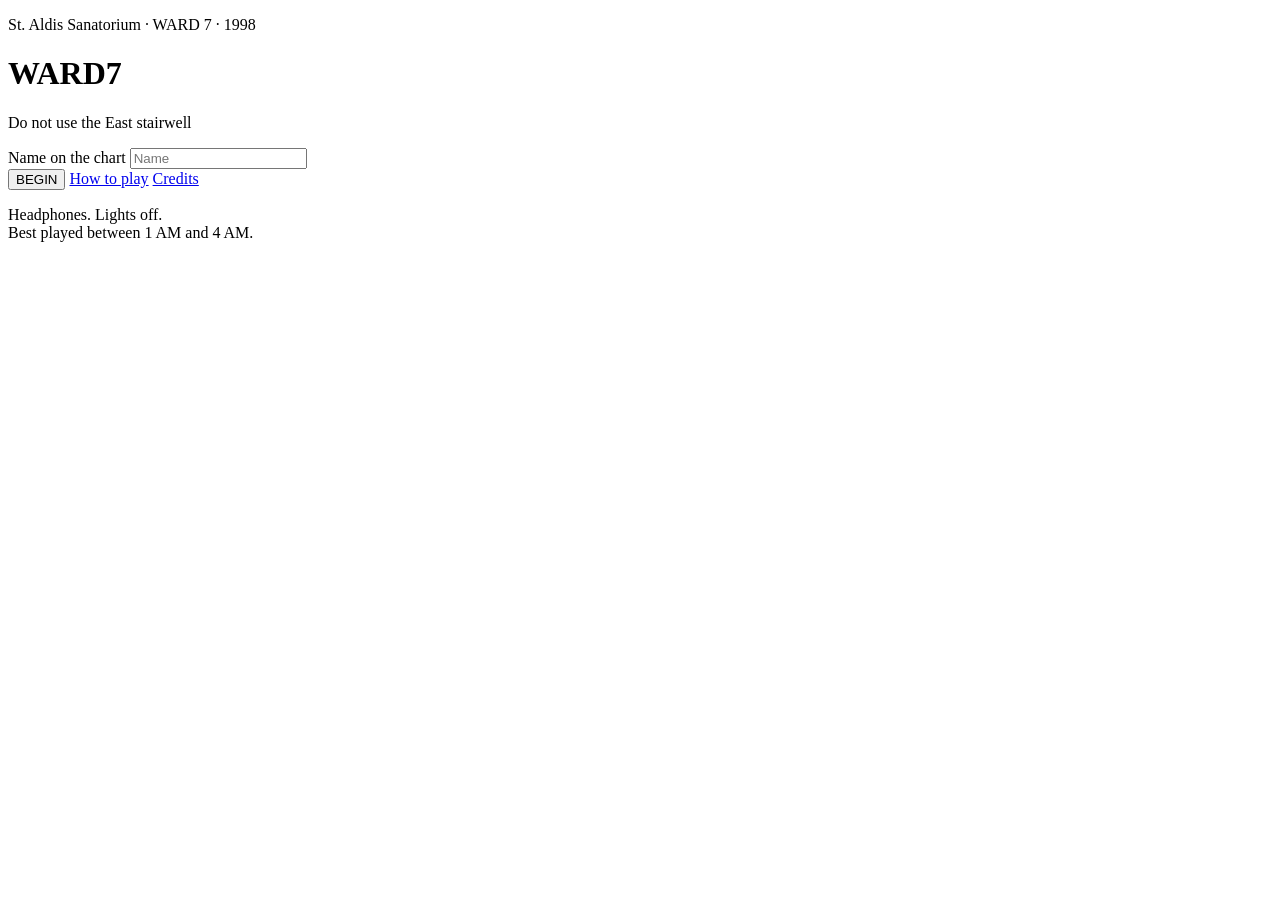
==== index.html @ d1fc972b "add credits.html and help.html files" ====
<!DOCTYPE html>
<html lang="en">
    <head>
        <meta charset="UTF-8">
        <meta name="viewport" content="width=device-width, initial-scale=1, viewport-fit=cover">
        <meta name=""theme-color" content="#0b1210">
        <meta name="description" content="WARD 7 - a first-person horror game set in an abandoned sanatorium.">
        <title>WARD 7</title>
    </head>
    <body class="page page-title" data-page="title">
        <div class="title-bg" aria-hidden="true"></div>
        <div class="scanlines" aria-hidden="true"></div>
        <div class="vignette" aria-hidden="true"></div> 

        <main class="title-wrap">
            <p class="eyebrow">St. Aldis Sanatorium &middot; WARD 7 &middot; 1998</p>
            <h1 class="logo">
                <span class="logo-word">WARD</span><span class="logo-num">7</span>
            </h1>
            <p class="tagline">Do not use the East stairwell</p>
            <div class="name-row">
                <label class="name-label" for="player-name">Name on the chart</label>
                <input class="name-input" id="player-name" type="text" maxlength="14" autocomplete="off" autocapitalize="off" spellcheck="false" placeholder="Name">
            </div>
            <nav class="menu">
                <button class="btn btn-primary" id="btn-begin" type="button">BEGIN</button>
                <button class="btn" id="btn-continue" type="button" hidden>CONTINUE</button>
                <a class="btn btn-ghost" href="help.html">How to play</a>
                <a class="btn btn-ghost" href="credits.html">Credits</a>
            </nav>
            <p class="hint">
                Headphones. Lights off.<br>
                Best played between 1&nbsp;AM and 4&nbsp;AM.
            </p>
        </main>
    </body>
</html>
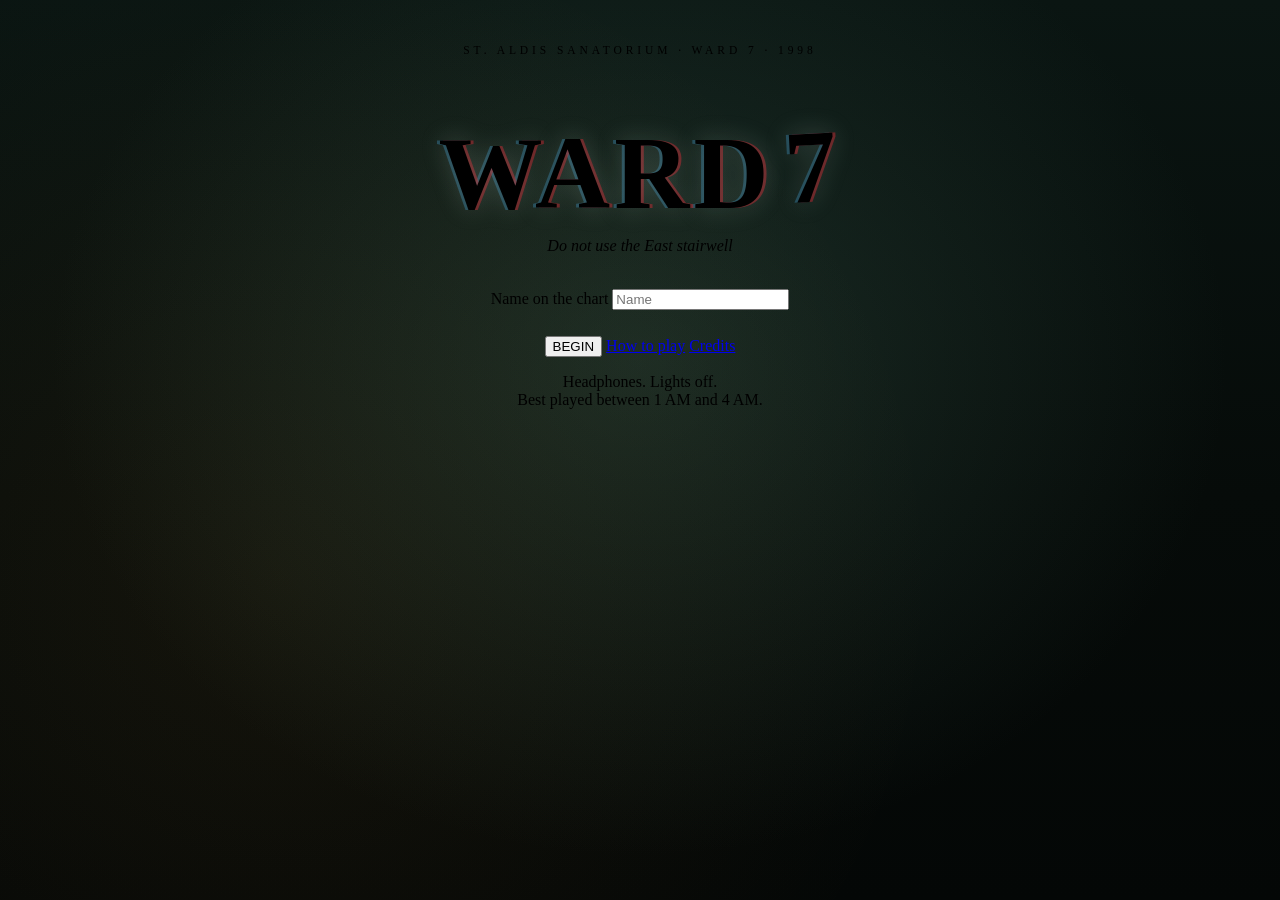
==== commit a0cd866f: "add style.css for page styling and link in index.html" ====
--- a/index.html
+++ b/index.html
@@ -6,6 +6,7 @@
         <meta name=""theme-color" content="#0b1210">
         <meta name="description" content="WARD 7 - a first-person horror game set in an abandoned sanatorium.">
         <title>WARD 7</title>
+        <link rel="stylesheet" href="css/style.css">
     </head>
     <body class="page page-title" data-page="title">
         <div class="title-bg" aria-hidden="true"></div>
--- a/css/style.css
+++ b/css/style.css
@@ -0,0 +1,80 @@
+.page-title{
+    display: flex;
+    align-items: center;
+    justify-content: center;
+    padding: 24px;
+    background: var(--vhs-black);
+}
+
+.title-bg{
+    inset: 0;
+    z-index: 0;
+    position: fixed;
+    background: radial-gradient(ellipse at 50% 40%, rgba(60, 96, 80, .35), transparent 65%), linear-gradient(180deg, #0a1512 0%, #060b09 55%, #040706 100%);
+}
+
+.title-bg::after{
+    content: '';
+    position: absolute;
+    inset: -20%;
+    background: radial-gradient(circle at 30% 60%, rgba(232, 163, 61, .07), transparent 45%);
+    animation: drift 19s ease-in-out infinite alternate;
+}
+
+@keyframes drift {
+  from { transform: translate3d(-3%, -2%, 0) scale(1); }
+  to   { transform: translate3d(4%,  3%, 0) scale(1.08); }
+}
+
+.title-wrap{
+   position: relative;
+   z-index: 2;
+   width: 100%;
+   max-width: 560px;
+   text-align: center;
+   animation: titleIn 1.6s ease-out both; 
+}
+
+@keyframes titleIn {
+  from { opacity: 0; transform: translateY(14px); filter: blur(4px); }
+  to   { opacity: 1; transform: none; filter: none; }
+}
+
+.eyebrow{
+    font-size: .72rem;
+    letter-spacing: .34em;
+    text-transform: uppercase;
+    color: var(--dim);
+    margin-bottom: 22px;
+}
+
+.logo{
+    font-family: var(--serif);
+    font-size: clamp(3.4rem, 17vw, 6.5rem);
+    line-height: 0.92;
+    letter-spacing: .04em;
+    color: var(--paper);
+    text-shadow:
+    0 0 26px rgba(201, 227, 214, .22),
+    3px 0 0 rgba(179, 32, 42, .55),
+   -3px 0 0 rgba(60, 150, 200, .35);
+    margin-bottom: 14px;
+}
+
+.logo-num{
+    display: inline-block;
+    margin-left: .12em;
+    color: var(--amber);
+    transform: rotate(-3deg) translateY(-.06em);
+}
+
+.tagline{
+    font-family: var(--serif);
+    font-style: italic;
+    color: var(--dim);
+    margin-bottom: 34px;
+}
+
+.name-row{
+    margin-bottom: 26px;
+}
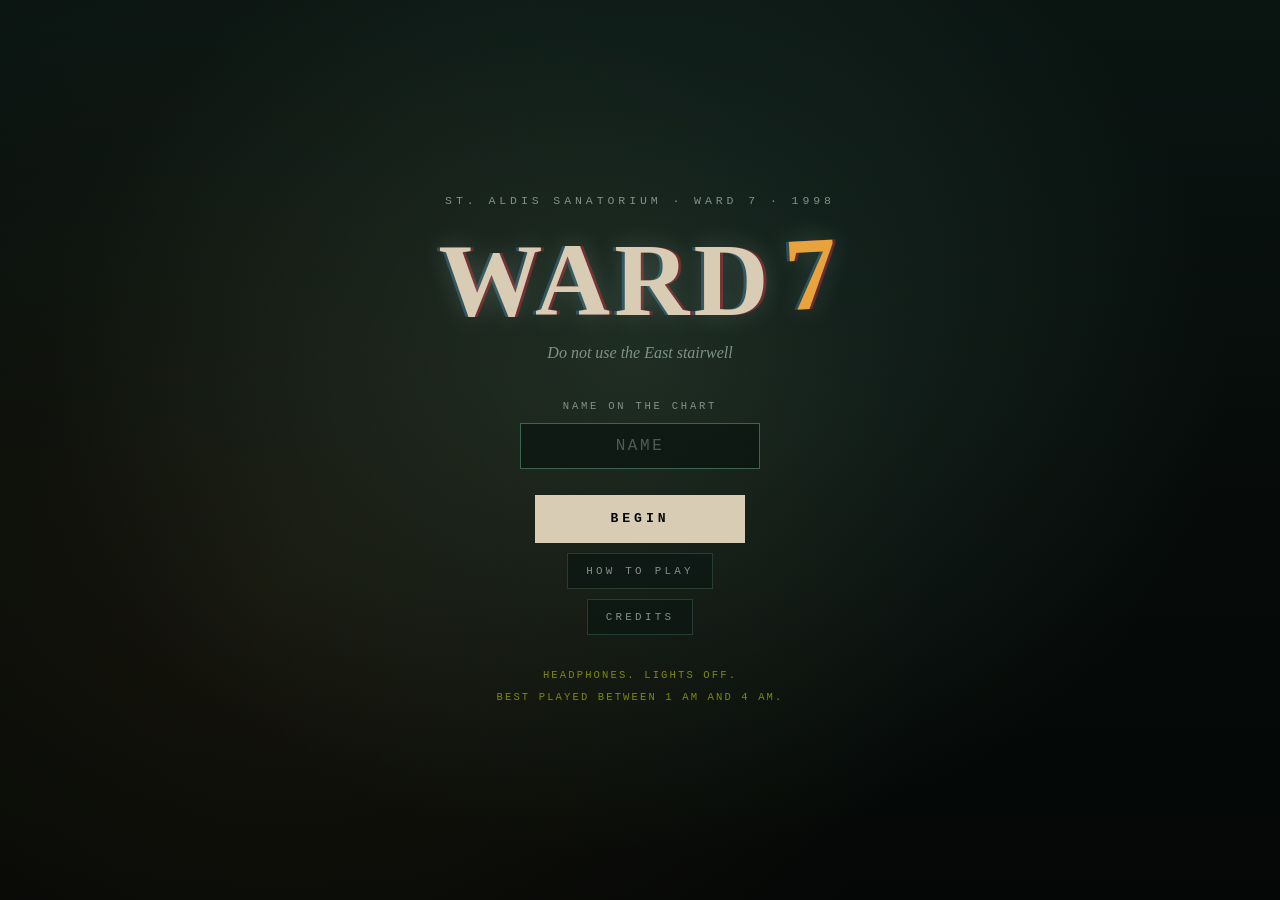
==== commit e5ad5821: "add reset.css for consistent styling and link in HTML files" ====
--- a/index.html
+++ b/index.html
@@ -7,6 +7,7 @@
         <meta name="description" content="WARD 7 - a first-person horror game set in an abandoned sanatorium.">
         <title>WARD 7</title>
         <link rel="stylesheet" href="css/style.css">
+        <link rel="stylesheet" href="css/reset.css">
     </head>
     <body class="page page-title" data-page="title">
         <div class="title-bg" aria-hidden="true"></div>
--- a/css/style.css
+++ b/css/style.css
@@ -77,4 +77,205 @@
 
 .name-row{
     margin-bottom: 26px;
+}
+
+.name-label{
+    display: block;
+    font-size: .66rem;
+    letter-spacing: .26em;
+    text-transform: uppercase;
+    color: var(--dim);
+    margin-bottom: 8px;
+}
+
+.name-input{
+    width: 100%;
+    max-width: 240px;
+    text-align: center;
+    padding: 10px 12px;
+    background: rgba(10, 20, 16, .7);
+    border: 1px solid var(--green-lite);
+    color: var(--paper);
+    letter-spacing: 0.16em;
+    text-transform: uppercase;
+}
+
+.name-input:focus{
+    outline: none;
+    border-color: var(--amber);
+    box-shadow: 0 0 14px rgba(232, 163, 61, .25);
+}
+
+.name-input::placeholder { 
+    color: rgba(127, 146, 137, .55); 
+}
+
+.menu{
+    display: flex;
+    flex-direction: column;
+    gap: 10px;
+    align-items: center;
+    margin-bottom: 30px;
+}
+
+.btn{
+    display: inline-block;
+    min-width: 210px;
+    padding: 13px 22px;
+    text-align: center;
+    text-decoration: none;
+    font-size: .82rem;
+    letter-spacing: .3em;
+    text-transform: uppercase;
+    color: var(--text);
+    background: rgba(14, 24, 20, .78);
+    border: 1px solid var(--green-lite);
+    transition: background .18s, color .18s, border-color .18s, transform .12s;
+}
+
+.btn:hover, .btn:focus-visible{
+    background: rgba(36, 58, 49, .85);
+    border-color: var(--fluor);
+    color: var(--fluor);
+    outline: none;
+}
+
+.btn:active{
+    transform: translateY(1px);
+}
+
+.btn-primary{
+    color: var(--vhs-black);
+    background: var(--paper);
+    border-color: var(--paper);
+    font-weight: bold;
+}
+
+.btn-primary:hover, .btn-primary:focus-visible {
+  background: var(--fluor);
+  border-color: var(--fluor);
+  color: var(--vhs-black);
+}
+
+.btn-ghost{
+    min-width: 0;
+    padding: 9px 18px;
+    font-size: .68rem;
+    color: var(--dim);
+    border-color: rgba(61, 99, 83, .5);
+}
+
+.hint{
+    font-size: .66rem;
+    letter-spacing: .2em;
+    text-transform: uppercase;
+    color: rgba(127.146, 137, .65);
+    line-height: 2;
+}
+
+.doc{
+    position: relative;
+    z-index: 2;
+    max-width: 640px;
+    margin: 0 auto;
+    padding: 40px 22px 70px;
+}
+
+.doc-title{
+    font-family: var(--serif);
+    font-size: 2.4rem;
+    letter-spacing: .16em;
+    color: var(--paper);
+    margin-bottom: 30px;
+    text-transform: uppercase;
+}
+
+.doc-block{
+    margin-bottom: 34px;
+}
+
+.doc-block h2{
+    font-size: .7rem;
+    letter-spacing: .3em;
+    text-transform: uppercase;
+    color: var(--amber);
+    margin-bottom: 12px;
+    padding-bottom: 8px;
+    border-bottom: 1px solid rgba(61, 99, 83, .45);
+}
+
+.doc-block p{
+    margin-bottom: 12px;
+    font-size: .92rem;
+    color: var(--text);
+}
+
+.doc-note{
+    font-family: var(--serif);
+    font-style: italic;
+    color: var(--amber);
+    padding-left: 14px;
+    border-left: 2px solid var(--alarm);
+}
+
+.doc-list{
+    margin-bottom: 12px;
+}
+
+.doc-list li{
+    position: relative;
+    padding-left: 18px;
+    margin-bottom: 9px;
+    font-size: .9rem;
+}
+
+.doc-list li::before{
+    content: "\2022";
+    position: absolute;
+    left: 2px;
+    color: var(--alarm);
+}
+
+.keytable td, .keytable th{
+  padding: 9px 4px;
+  border-bottom: 1px solid rgba(61, 99, 83, .3);
+  font-size: .86rem;
+  text-align: left;
+  vertical-align: top;
+}
+
+.keytable th{
+    width: 34%;
+    color: var(--amber);
+    font-weight: normal;
+    letter-spacing: .1em;
+    text-transform: uppercase;
+    font-size: .68rem;
+}
+
+kbd{
+    display: inline-block;
+    padding: 1px 7px;
+    border: 1px solid var(--green-lite);
+    background: rgba(0, 0, 0, .45);
+    font-size: .78rem;
+    color: var(--fluor);
+}
+
+.credits-list li{
+  font-size: .8rem;
+  color: var(--dim);
+  padding: 6px 0;
+  border-bottom: 1px solid rgba(61, 99, 83, .2);
+}
+
+.doc-back{ 
+    margin-top: 40px; 
+    text-align: center;
+}
+
+@media (max-width: 480px) {
+  .logo { font-size: 3.2rem; }
+  .btn { min-width: 190px; }
+  .doc-title { font-size: 1.8rem; }
 }
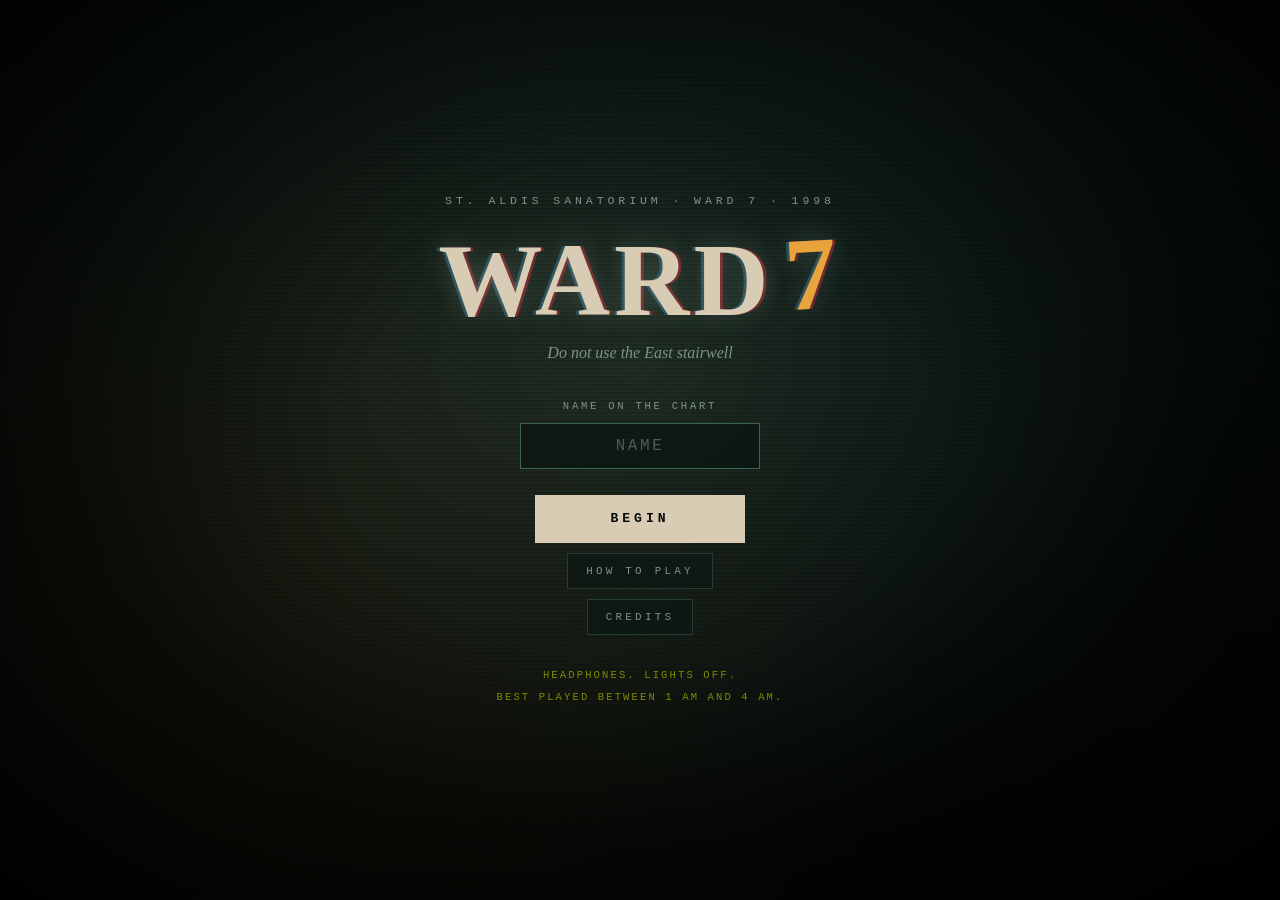
==== commit 030cd21c: "feat: add asset management for images, audio, and videos" ====
--- a/index.html
+++ b/index.html
@@ -8,6 +8,7 @@
         <title>WARD 7</title>
         <link rel="stylesheet" href="css/style.css">
         <link rel="stylesheet" href="css/reset.css">
+        <link rel="stylesheet" href="css/effects.css"
     </head>
     <body class="page page-title" data-page="title">
         <div class="title-bg" aria-hidden="true"></div>
@@ -35,5 +36,9 @@
                 Best played between 1&nbsp;AM and 4&nbsp;AM.
             </p>
         </main>
+
+        <script src="js/main.js"></script>
+        <script src="js/util.js"></script>
+        <script src="js/state.js"></script>
     </body>
 </html>
--- a/css/effects.css
+++ b/css/effects.css
@@ -0,0 +1,139 @@
+.overlay-stack{
+    position: absolute;
+    pointer-events: none;
+    inset: 0;
+    overflow: hidden;
+}
+
+.grain{
+    position: absolute;
+    inset: -60%;
+    opacity: .13;
+    width: 220%;
+    height: 220%;
+    mix-blend-mode: overlay;
+    background-image: url("data:image/svg+xml,%3Csvg xmlns='http://www.w3.org/2000/svg' width='220' height='220'%3E%3Cfilter id='n'%3E%3CfeTurbulence type='fractalNoise' baseFrequency='0.9' numOctaves='3' stitchTiles='stitch'/%3E%3C/filter%3E%3Crect width='220' height='220' filter='url(%23n)'/%3E%3C/svg%3E");
+    animation: grainShift .5s steps(5) infinite;
+}
+
+@keyframes grainShift{
+    0%   { transform: translate(0, 0); }
+    20%  { transform: translate(-3%, 2%); }
+    40%  { transform: translate(2%, -3%); }
+    60%  { transform: translate(-2%, -2%); }
+    80%  { transform: translate(3%, 1%); }
+    100% { transform: translate(0, 0); }
+}
+
+.scanlines{
+    position: absolute;
+    inset: 0;
+    opacity: .55;
+    mix-blend-mode: multiply;
+    background: repeating-linear-gradient(180deg,
+    rgba(0, 0, 0, .30) 0px,
+    rgba(0, 0, 0, .30) 1px,
+    rgba(0, 0, 0, 0)  2px,
+    rgba(0, 0, 0, 0)  4px);
+}
+
+.tracking{
+    position: absolute;
+    left: 0;
+    right: 0;
+    height: 26%;
+    background: linear-gradient(180deg,
+    transparent,
+    rgba(201, 227, 214, .045) 45%,
+    rgba(201, 227, 214, .07) 50%,
+    rgba(201, 227, 214, .045) 55%,
+    transparent);
+    animation: track 7.5s linear infinite;
+    opacity: 0;
+}
+
+.tracking.is-on{
+    opacity: 1;
+}
+
+@keyframes track{
+    from {top: -30%;}
+    to {top: 100%;}
+}
+
+.vignette{
+    position: absolute;
+    inset: 0;
+    background: radial-gradient(ellipse at 50% 50%,
+    transparent 34%,
+    rgba(0, 0, 0, .45) 72%,
+    rgba(0, 0, 0, .88) 100%);
+}
+
+.flash{
+    position: absolute;
+    inset: 0;
+    opacity: 0;
+    background: #fff;
+}
+
+.flash.is-on{
+    animation: flashHit .5s steps(3);
+}
+
+@keyframes flashHit{
+    0%   { opacity: .92; }
+    35%  { opacity: .25; }
+    55%  { opacity: .7; }
+    100% { opacity: 0; }
+}
+
+.stage.is-glitch .scene{
+    animation: glitch .22s steps(2);
+}
+
+@keyframes glitch{
+    0%   { transform: translateX(0); filter: hue-rotate(0deg); }
+    33%  { transform: translateX(-9px); filter: hue-rotate(-18deg) saturate(2); }
+    66%  { transform: translateX(7px);  filter: hue-rotate(22deg) saturate(2); }
+    100% { transform: translateX(0);  filter: none; }
+}
+
+.stage.is-dread .vignette{
+    background: radial-gradient(ellipse at 50% 50%,
+    transparent 24%,
+    rgba(90, 0, 10, .38) 66%,
+    rgba(30, 0, 4, .92) 100%);
+}
+
+.stage.is-blackout .scene{
+    filter: brightness(0);
+}
+
+.stage.is-blackout .overlay-stack{
+    opacity: 0;
+}
+
+.stage{
+    transition: filter .9s ease;
+}
+
+@media (prefers-reduced-motion: reduce){
+    .grain,
+    .tracking,
+    .title-bg::after{animation: none !important;}
+    .stage.is-glitch .scene{animation: none !important;}
+}
+
+body.reduce-flash .flash.is-on{
+    animation: flashSoft .5s ease-out;
+}
+
+body.reduce-flash .scanlines{
+    opacity: .3;
+}
+
+@keyframes flashSoft{
+    0% {opacity: .3;}
+    100% {opacity: 0;}
+}
